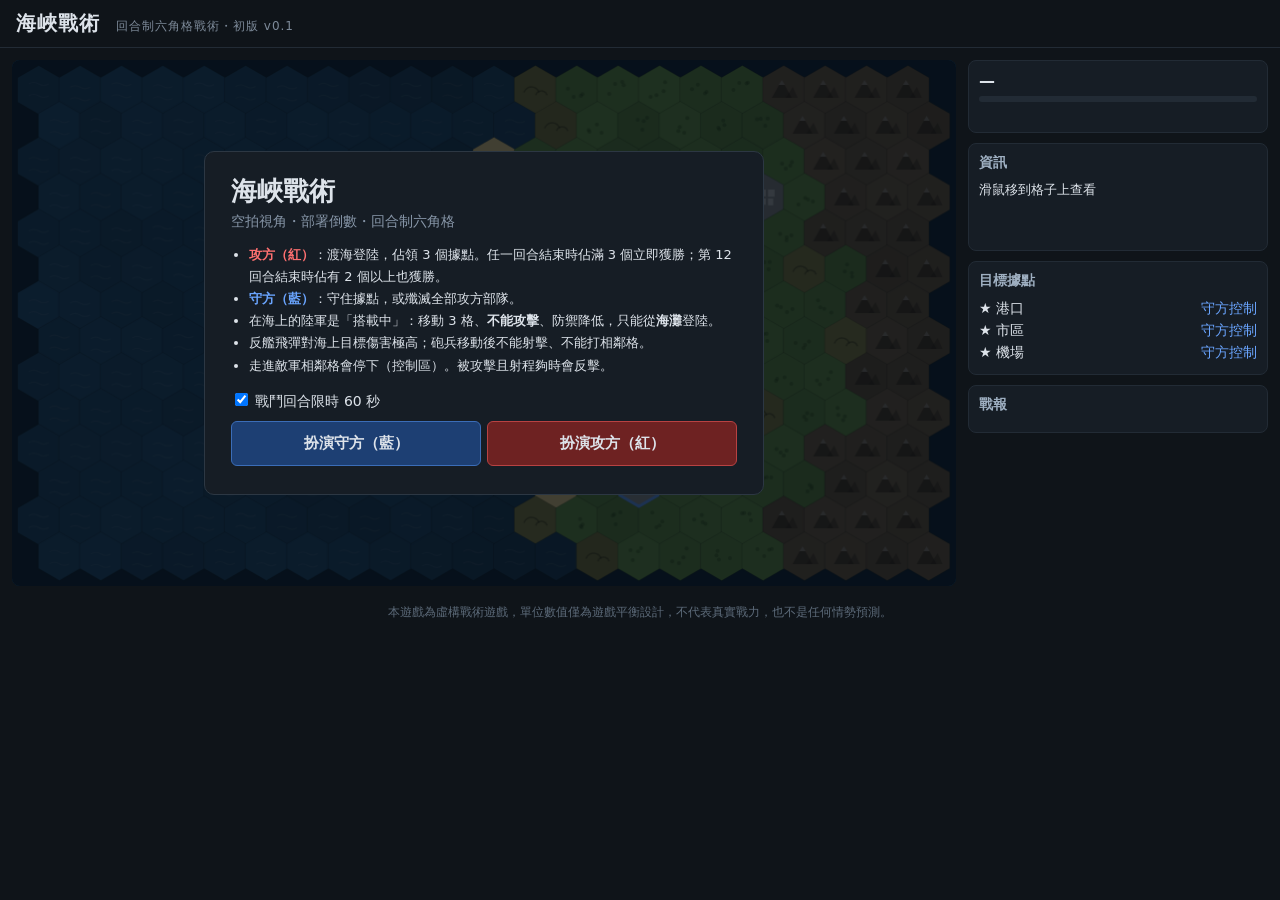
==== index.html @ 6936d4a9 "初版 v0.1：回合制六角格戰術遊戲 - 六角格空拍地圖（海峽、海灘、平原、丘陵、山地、城市） - 部署階段 60 秒倒數、預算制、自動部署 - 開戰倒數、輪流回合、可選回合限時 - 5 種兵種、搭載" ====
<!DOCTYPE html>
<html lang="zh-Hant">
<head>
<meta charset="utf-8">
<meta name="viewport" content="width=device-width, initial-scale=1">
<title>海峽戰術 WAR_SIM</title>
<link rel="stylesheet" href="style.css">
</head>
<body>
<header>
  <h1>海峽戰術 <small>回合制六角格戰術・初版 v0.1</small></h1>
  <div id="status"></div>
</header>

<main>
  <div id="board">
    <canvas id="cv"></canvas>

    <div id="overlay-menu" class="overlay">
      <div class="card">
        <h2>海峽戰術</h2>
        <p class="sub">空拍視角・部署倒數・回合制六角格</p>
        <ul class="rules">
          <li><b class="red">攻方（紅）</b>：渡海登陸，佔領 3 個據點。任一回合結束時佔滿 3 個立即獲勝；第 12 回合結束時佔有 2 個以上也獲勝。</li>
          <li><b class="blue">守方（藍）</b>：守住據點，或殲滅全部攻方部隊。</li>
          <li>在海上的陸軍是「搭載中」：移動 3 格、<b>不能攻擊</b>、防禦降低，只能從<b>海灘</b>登陸。</li>
          <li>反艦飛彈對海上目標傷害極高；砲兵移動後不能射擊、不能打相鄰格。</li>
          <li>走進敵軍相鄰格會停下（控制區）。被攻擊且射程夠時會反擊。</li>
        </ul>
        <label class="chk"><input type="checkbox" id="optTimer" checked> 戰鬥回合限時 60 秒</label>
        <div class="row">
          <button class="side blue-btn" data-side="TW">扮演守方（藍）</button>
          <button class="side red-btn" data-side="PRC">扮演攻方（紅）</button>
        </div>
      </div>
    </div>

    <div id="overlay-count" class="overlay hidden"><div id="countNum">3</div></div>

    <div id="overlay-result" class="overlay hidden">
      <div class="card">
        <h2 id="resultTitle"></h2>
        <p id="resultText"></p>
        <button id="btnAgain" class="primary">再玩一次</button>
      </div>
    </div>
  </div>

  <aside>
    <section>
      <div id="phase">—</div>
      <div id="timerWrap"><div id="timerBar"></div></div>
      <div id="timerText"></div>
    </section>

    <section id="deployBox" class="hidden">
      <h3>部署 <span id="budget"></span></h3>
      <div id="shop"></div>
      <div class="row">
        <button id="btnAuto">自動部署</button>
        <button id="btnClear">清空</button>
      </div>
      <button id="btnReady" class="primary">部署完成</button>
      <p class="hint">點兵種 → 點地圖發光區放置；點自己的單位可撤回退款。</p>
    </section>

    <section id="battleBox" class="hidden">
      <button id="btnEnd" class="primary">結束回合</button>
      <p class="hint">點自己的單位：綠格可移動、紅圈可攻擊。每單位每回合可移動一次、攻擊一次（攻擊後不能再移動）。</p>
    </section>

    <section>
      <h3>資訊</h3>
      <div id="info">滑鼠移到格子上查看</div>
    </section>

    <section>
      <h3>目標據點</h3>
      <div id="objs"></div>
    </section>

    <section class="logSec">
      <h3>戰報</h3>
      <div id="log"></div>
    </section>
  </aside>
</main>

<footer>本遊戲為虛構戰術遊戲，單位數值僅為遊戲平衡設計，不代表真實戰力，也不是任何情勢預測。</footer>
<script src="game.js"></script>
</body>
</html>
---- style.css ----
* { box-sizing: border-box; }
body {
  margin: 0; background: #0f1419; color: #dde3ea;
  font-family: "Noto Sans TC", "PingFang TC", "Microsoft JhengHei", system-ui, sans-serif;
  font-size: 14px;
}
header { display: flex; align-items: baseline; justify-content: space-between; padding: 10px 16px; border-bottom: 1px solid #222b35; }
h1 { margin: 0; font-size: 20px; letter-spacing: 1px; }
h1 small { font-size: 12px; color: #7d8a99; font-weight: normal; margin-left: 8px; }
#status { color: #9fb0c2; }
main { display: flex; gap: 12px; padding: 12px; align-items: flex-start; }
#board { position: relative; flex: 1 1 auto; min-width: 0; }
#cv { display: block; width: 100%; height: auto; border-radius: 8px; background: #0b2238; cursor: pointer; }
aside { width: 300px; flex: 0 0 300px; display: flex; flex-direction: column; gap: 10px; }
section { background: #161d25; border: 1px solid #222b35; border-radius: 8px; padding: 10px; }
h3 { margin: 0 0 8px; font-size: 14px; color: #9fb0c2; display: flex; justify-content: space-between; }
#phase { font-size: 16px; font-weight: bold; margin-bottom: 6px; }
#timerWrap { height: 6px; background: #222b35; border-radius: 3px; overflow: hidden; }
#timerBar { height: 100%; width: 0; background: #f5b942; transition: width .3s linear; }
#timerText { font-size: 12px; color: #9fb0c2; margin-top: 4px; min-height: 16px; }
#shop { display: flex; flex-direction: column; gap: 6px; margin-bottom: 8px; }
.shopItem { display: flex; justify-content: space-between; align-items: center; padding: 6px 8px; border: 1px solid #2c3743; border-radius: 6px; background: #1c252f; cursor: pointer; text-align: left; color: inherit; font: inherit; }
.shopItem:hover { border-color: #4b5d70; }
.shopItem.active { border-color: #f5b942; background: #2a2a1c; }
.shopItem .meta { font-size: 11px; color: #8796a8; }
.shopItem .cost { font-weight: bold; color: #f5b942; }
button { background: #253140; color: #dde3ea; border: 1px solid #34465a; border-radius: 6px; padding: 7px 10px; cursor: pointer; font: inherit; }
button:hover { background: #2e3d50; }
button.primary { width: 100%; background: #b8862b; border-color: #d39d3a; color: #111; font-weight: bold; margin-top: 4px; }
button.primary:hover { background: #cf9935; }
button:disabled { opacity: .45; cursor: not-allowed; }
.row { display: flex; gap: 6px; margin: 6px 0; }
.row > button { flex: 1; }
.hint { font-size: 12px; color: #7d8a99; margin: 8px 0 0; line-height: 1.5; }
#info { font-size: 13px; line-height: 1.6; min-height: 60px; }
#objs div { display: flex; justify-content: space-between; padding: 2px 0; }
.logSec { max-height: 260px; display: flex; flex-direction: column; }
#log { overflow-y: auto; font-size: 12px; line-height: 1.55; flex: 1; max-height: 220px; }
#log .sys { color: #f5b942; }
#log .TW { color: #7fb2ff; }
#log .PRC { color: #ff8a8a; }
.blue { color: #6aa5ff; } .red { color: #ff7070; }
.hidden { display: none !important; }
.overlay { position: absolute; inset: 0; display: flex; align-items: center; justify-content: center; background: rgba(5,10,16,.72); border-radius: 8px; }
.card { background: #161d25; border: 1px solid #2c3743; border-radius: 10px; padding: 22px 26px; max-width: 560px; }
.card h2 { margin: 0 0 4px; font-size: 26px; }
.card .sub { margin: 0 0 12px; color: #8796a8; }
.rules { padding-left: 18px; line-height: 1.7; font-size: 13px; }
.chk { display: block; margin: 10px 0; }
.side { padding: 12px; font-size: 15px; font-weight: bold; }
.blue-btn { background: #1d3f73; border-color: #3b6db8; }
.red-btn { background: #6e2222; border-color: #b84242; }
#countNum { font-size: 120px; font-weight: 900; color: #f5b942; text-shadow: 0 0 30px rgba(245,185,66,.6); }
footer { text-align: center; color: #5d6b7a; font-size: 12px; padding: 6px 0 14px; }
@media (max-width: 900px) { main { flex-direction: column; } aside { width: 100%; flex-basis: auto; } }
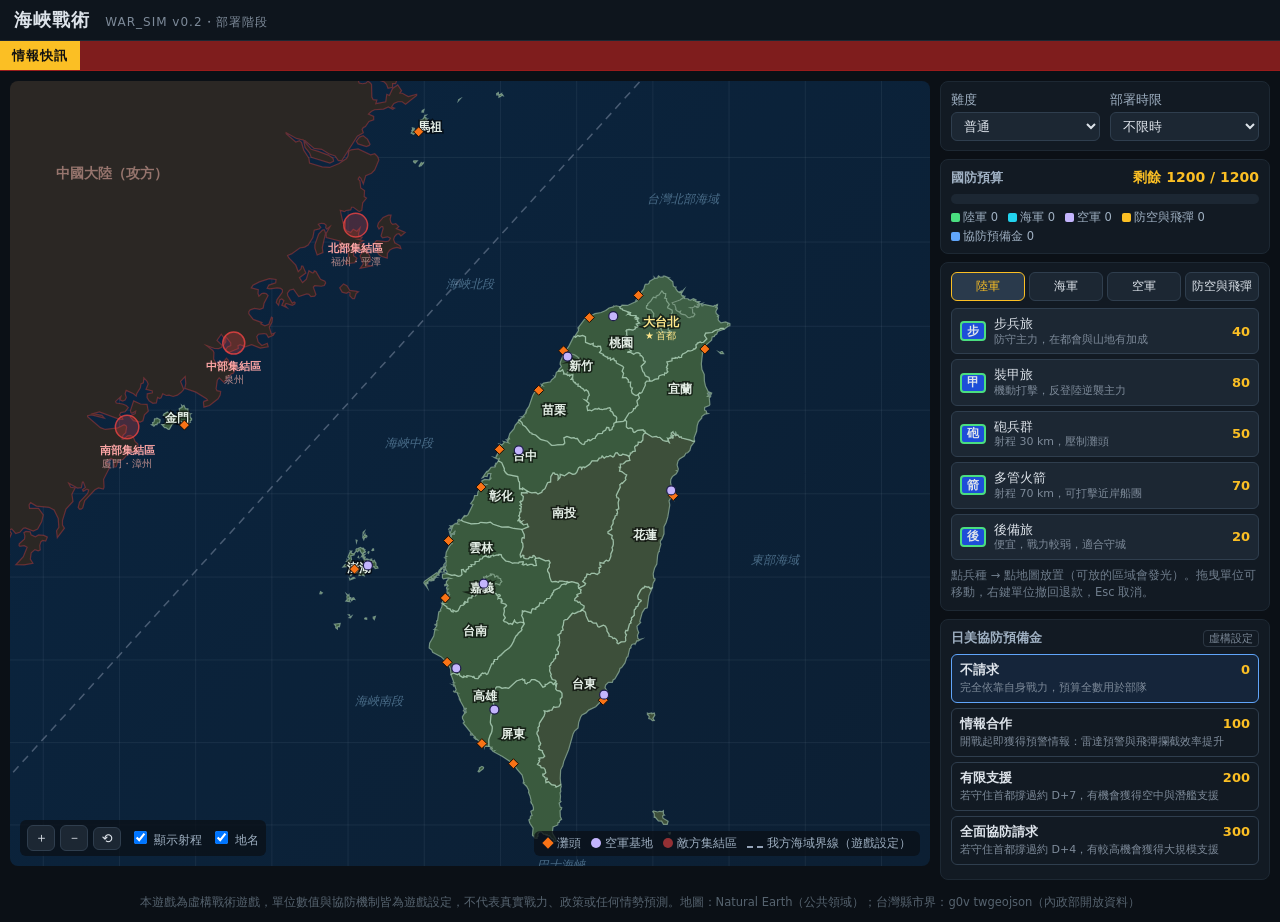
==== commit 5aaba65f: "v0.2：真實地圖部署階段 - 真實台灣（含澎湖、金門、馬祖）與福建沿岸地圖，可縮放平移 - 18 個防區、17 個灘頭、9 個空軍基地、敵方集結區 - 陸海空防空共 15 種兵種，依類型限制部署位置" ====
--- a/index.html
+++ b/index.html
@@ -3,90 +3,93 @@
 <head>
 <meta charset="utf-8">
 <meta name="viewport" content="width=device-width, initial-scale=1">
-<title>海峽戰術 WAR_SIM</title>
+<title>海峽戰術 WAR_SIM v0.2</title>
 <link rel="stylesheet" href="style.css">
 </head>
 <body>
 <header>
-  <h1>海峽戰術 <small>回合制六角格戰術・初版 v0.1</small></h1>
-  <div id="status"></div>
+  <div class="brand">海峽戰術 <small>WAR_SIM v0.2・部署階段</small></div>
+  <div class="hdr-right">
+    <span id="deployTimer"></span>
+  </div>
 </header>
+<div class="ticker"><span class="tag">情報快訊</span><div class="track"><span id="tickerText"></span></div></div>
 
 <main>
   <div id="board">
     <canvas id="cv"></canvas>
-
-    <div id="overlay-menu" class="overlay">
-      <div class="card">
-        <h2>海峽戰術</h2>
-        <p class="sub">空拍視角・部署倒數・回合制六角格</p>
-        <ul class="rules">
-          <li><b class="red">攻方（紅）</b>：渡海登陸，佔領 3 個據點。任一回合結束時佔滿 3 個立即獲勝；第 12 回合結束時佔有 2 個以上也獲勝。</li>
-          <li><b class="blue">守方（藍）</b>：守住據點，或殲滅全部攻方部隊。</li>
-          <li>在海上的陸軍是「搭載中」：移動 3 格、<b>不能攻擊</b>、防禦降低，只能從<b>海灘</b>登陸。</li>
-          <li>反艦飛彈對海上目標傷害極高；砲兵移動後不能射擊、不能打相鄰格。</li>
-          <li>走進敵軍相鄰格會停下（控制區）。被攻擊且射程夠時會反擊。</li>
-        </ul>
-        <label class="chk"><input type="checkbox" id="optTimer" checked> 戰鬥回合限時 60 秒</label>
-        <div class="row">
-          <button class="side blue-btn" data-side="TW">扮演守方（藍）</button>
-          <button class="side red-btn" data-side="PRC">扮演攻方（紅）</button>
-        </div>
-      </div>
+    <div id="tooltip" class="hidden"></div>
+    <div id="toast" class="hidden"></div>
+    <div class="mapctl">
+      <button id="zIn" title="放大">＋</button>
+      <button id="zOut" title="縮小">－</button>
+      <button id="zReset" title="重置視角">⟲</button>
+      <label><input type="checkbox" id="optRanges" checked> 顯示射程</label>
+      <label><input type="checkbox" id="optLabels" checked> 地名</label>
     </div>
-
-    <div id="overlay-count" class="overlay hidden"><div id="countNum">3</div></div>
-
-    <div id="overlay-result" class="overlay hidden">
-      <div class="card">
-        <h2 id="resultTitle"></h2>
-        <p id="resultText"></p>
-        <button id="btnAgain" class="primary">再玩一次</button>
-      </div>
+    <div class="legend">
+      <span><i class="lg beach"></i>灘頭</span>
+      <span><i class="lg base"></i>空軍基地</span>
+      <span><i class="lg enemy"></i>敵方集結區</span>
+      <span><i class="lg line"></i>我方海域界線（遊戲設定）</span>
     </div>
+    <div id="overlay" class="overlay hidden"><div class="card" id="overlayCard"></div></div>
   </div>
 
   <aside>
     <section>
-      <div id="phase">—</div>
-      <div id="timerWrap"><div id="timerBar"></div></div>
-      <div id="timerText"></div>
-    </section>
-
-    <section id="deployBox" class="hidden">
-      <h3>部署 <span id="budget"></span></h3>
-      <div id="shop"></div>
-      <div class="row">
-        <button id="btnAuto">自動部署</button>
-        <button id="btnClear">清空</button>
+      <div class="row2">
+        <label>難度 <select id="selDiff"></select></label>
+        <label>部署時限 <select id="selTimer">
+          <option value="0">不限時</option><option value="300">5 分鐘</option><option value="600">10 分鐘</option>
+        </select></label>
       </div>
-      <button id="btnReady" class="primary">部署完成</button>
-      <p class="hint">點兵種 → 點地圖發光區放置；點自己的單位可撤回退款。</p>
-    </section>
-
-    <section id="battleBox" class="hidden">
-      <button id="btnEnd" class="primary">結束回合</button>
-      <p class="hint">點自己的單位：綠格可移動、紅圈可攻擊。每單位每回合可移動一次、攻擊一次（攻擊後不能再移動）。</p>
     </section>
 
     <section>
-      <h3>資訊</h3>
-      <div id="info">滑鼠移到格子上查看</div>
+      <h3>國防預算 <span id="budgetText"></span></h3>
+      <div class="bbar" id="budgetBar"></div>
+      <div class="blegend" id="budgetLegend"></div>
     </section>
 
     <section>
-      <h3>目標據點</h3>
-      <div id="objs"></div>
+      <div class="tabs" id="tabs"></div>
+      <div id="shop"></div>
+      <p class="hint">點兵種 → 點地圖放置（可放的區域會發光）。拖曳單位可移動，右鍵單位撤回退款，Esc 取消。</p>
     </section>
 
-    <section class="logSec">
-      <h3>戰報</h3>
-      <div id="log"></div>
+    <section>
+      <h3>日美協防預備金 <span class="tagv">虛構設定</span></h3>
+      <div id="ally"></div>
+    </section>
+
+    <section>
+      <h3>部署評估</h3>
+      <div id="eval"></div>
+    </section>
+
+    <section>
+      <h3>情報估計（敵方）</h3>
+      <div id="intel"></div>
+    </section>
+
+    <section>
+      <div class="row">
+        <button id="btnAuto">推薦部署</button>
+        <button id="btnClear">清空</button>
+      </div>
+      <div class="row">
+        <button id="btnSave">儲存</button>
+        <button id="btnLoad">載入</button>
+      </div>
+      <button id="btnWar" class="war">戰爭開始</button>
     </section>
   </aside>
 </main>
+<footer>本遊戲為虛構戰術遊戲，單位數值與協防機制皆為遊戲設定，不代表真實戰力、政策或任何情勢預測。地圖：<span id="mapSource"></span></footer>
 
-<footer>本遊戲為虛構戰術遊戲，單位數值僅為遊戲平衡設計，不代表真實戰力，也不是任何情勢預測。</footer>
-<script src="game.js"></script>
+<script src="data/map-data.js"></script>
+<script src="js/data.js"></script>
+<script src="js/app.js"></script>
 </body>
 </html>
--- a/style.css
+++ b/style.css
@@ -1,55 +1,84 @@
 * { box-sizing: border-box; }
+html, body { margin: 0; }
 body {
-  margin: 0; background: #0f1419; color: #dde3ea;
+  background: #0b1016; color: #dde3ea; font-size: 13px;
   font-family: "Noto Sans TC", "PingFang TC", "Microsoft JhengHei", system-ui, sans-serif;
-  font-size: 14px;
 }
-header { display: flex; align-items: baseline; justify-content: space-between; padding: 10px 16px; border-bottom: 1px solid #222b35; }
-h1 { margin: 0; font-size: 20px; letter-spacing: 1px; }
-h1 small { font-size: 12px; color: #7d8a99; font-weight: normal; margin-left: 8px; }
-#status { color: #9fb0c2; }
-main { display: flex; gap: 12px; padding: 12px; align-items: flex-start; }
+header { display: flex; justify-content: space-between; align-items: center; padding: 8px 14px; background: #0e151d; border-bottom: 1px solid #1d2833; }
+.brand { font-size: 18px; font-weight: 800; letter-spacing: 1px; }
+.brand small { font-size: 12px; font-weight: normal; color: #7d8a99; margin-left: 8px; }
+#deployTimer { font-variant-numeric: tabular-nums; font-weight: bold; color: #fbbf24; }
+
+.ticker { display: flex; align-items: center; height: 30px; background: #7f1d1d; overflow: hidden; border-bottom: 1px solid #991b1b; }
+.ticker .tag { flex: 0 0 auto; background: #fbbf24; color: #111; font-weight: 900; padding: 0 12px; height: 100%; display: flex; align-items: center; letter-spacing: 1px; }
+.ticker .track { flex: 1; overflow: hidden; white-space: nowrap; }
+#tickerText { display: inline-block; padding-left: 100%; animation: tick 70s linear infinite; font-weight: 600; }
+@keyframes tick { from { transform: translateX(0); } to { transform: translateX(-100%); } }
+
+main { display: flex; gap: 10px; padding: 10px; align-items: flex-start; }
 #board { position: relative; flex: 1 1 auto; min-width: 0; }
-#cv { display: block; width: 100%; height: auto; border-radius: 8px; background: #0b2238; cursor: pointer; }
-aside { width: 300px; flex: 0 0 300px; display: flex; flex-direction: column; gap: 10px; }
-section { background: #161d25; border: 1px solid #222b35; border-radius: 8px; padding: 10px; }
-h3 { margin: 0 0 8px; font-size: 14px; color: #9fb0c2; display: flex; justify-content: space-between; }
-#phase { font-size: 16px; font-weight: bold; margin-bottom: 6px; }
-#timerWrap { height: 6px; background: #222b35; border-radius: 3px; overflow: hidden; }
-#timerBar { height: 100%; width: 0; background: #f5b942; transition: width .3s linear; }
-#timerText { font-size: 12px; color: #9fb0c2; margin-top: 4px; min-height: 16px; }
-#shop { display: flex; flex-direction: column; gap: 6px; margin-bottom: 8px; }
-.shopItem { display: flex; justify-content: space-between; align-items: center; padding: 6px 8px; border: 1px solid #2c3743; border-radius: 6px; background: #1c252f; cursor: pointer; text-align: left; color: inherit; font: inherit; }
-.shopItem:hover { border-color: #4b5d70; }
-.shopItem.active { border-color: #f5b942; background: #2a2a1c; }
-.shopItem .meta { font-size: 11px; color: #8796a8; }
-.shopItem .cost { font-weight: bold; color: #f5b942; }
-button { background: #253140; color: #dde3ea; border: 1px solid #34465a; border-radius: 6px; padding: 7px 10px; cursor: pointer; font: inherit; }
-button:hover { background: #2e3d50; }
-button.primary { width: 100%; background: #b8862b; border-color: #d39d3a; color: #111; font-weight: bold; margin-top: 4px; }
-button.primary:hover { background: #cf9935; }
-button:disabled { opacity: .45; cursor: not-allowed; }
-.row { display: flex; gap: 6px; margin: 6px 0; }
-.row > button { flex: 1; }
-.hint { font-size: 12px; color: #7d8a99; margin: 8px 0 0; line-height: 1.5; }
-#info { font-size: 13px; line-height: 1.6; min-height: 60px; }
-#objs div { display: flex; justify-content: space-between; padding: 2px 0; }
-.logSec { max-height: 260px; display: flex; flex-direction: column; }
-#log { overflow-y: auto; font-size: 12px; line-height: 1.55; flex: 1; max-height: 220px; }
-#log .sys { color: #f5b942; }
-#log .TW { color: #7fb2ff; }
-#log .PRC { color: #ff8a8a; }
-.blue { color: #6aa5ff; } .red { color: #ff7070; }
+#cv { display: block; width: 100%; border-radius: 8px; cursor: crosshair; }
+aside { width: 330px; flex: 0 0 330px; display: flex; flex-direction: column; gap: 8px; max-height: calc(100vh - 100px); overflow-y: auto; }
+section { background: #121a23; border: 1px solid #1d2833; border-radius: 8px; padding: 9px 10px; }
+h3 { margin: 0 0 7px; font-size: 13px; color: #9fb0c2; display: flex; justify-content: space-between; align-items: center; }
+.tagv { font-size: 11px; color: #7d8a99; font-weight: normal; border: 1px solid #2c3743; border-radius: 4px; padding: 0 5px; }
+select, button { font: inherit; color: #dde3ea; background: #1c2733; border: 1px solid #2f3e4e; border-radius: 6px; padding: 5px 8px; cursor: pointer; }
+button:hover { background: #253444; }
+button:disabled { opacity: .4; cursor: not-allowed; }
+.row { display: flex; gap: 6px; margin-bottom: 6px; } .row > button { flex: 1; }
+.row2 { display: flex; gap: 10px; } .row2 label { flex: 1; display: flex; flex-direction: column; gap: 3px; color: #9fb0c2; }
+.hint { font-size: 11.5px; color: #6f7d8c; margin: 7px 0 0; line-height: 1.5; }
+
+#budgetText { color: #fbbf24; font-size: 14px; font-weight: 800; }
+.bbar { display: flex; height: 10px; background: #1c2733; border-radius: 5px; overflow: hidden; }
+.bbar div { height: 100%; }
+.blegend { display: flex; flex-wrap: wrap; gap: 4px 10px; margin-top: 6px; font-size: 11.5px; color: #9fb0c2; }
+.blegend i { display: inline-block; width: 9px; height: 9px; border-radius: 2px; margin-right: 3px; vertical-align: -1px; }
+
+.tabs { display: flex; gap: 4px; margin-bottom: 7px; }
+.tabs button { flex: 1; padding: 5px 2px; font-size: 12px; }
+.tabs button.active { background: #2a3a4c; border-color: #fbbf24; color: #fbbf24; }
+#shop { display: flex; flex-direction: column; gap: 5px; }
+.item { display: flex; align-items: center; gap: 8px; text-align: left; padding: 6px 8px; }
+.item.active { border-color: #fbbf24; background: #2b2a1c; }
+.item .ic { flex: 0 0 26px; height: 20px; border-radius: 4px; display: flex; align-items: center; justify-content: center; font-weight: 800; background: #1d4ed8; border: 2px solid; font-size: 12px; }
+.item .nm { flex: 1; line-height: 1.35; }
+.item .nm small { display: block; color: #7d8a99; font-size: 11px; }
+.item .cs { font-weight: 800; color: #fbbf24; }
+.item .ct { font-size: 11px; color: #9fb0c2; }
+
+.ally { display: block; padding: 6px 8px; border: 1px solid #2f3e4e; border-radius: 6px; margin-bottom: 5px; cursor: pointer; line-height: 1.45; }
+.ally.active { border-color: #60a5fa; background: #15253a; }
+.ally b { color: #dde3ea; } .ally .amt { float: right; color: #fbbf24; font-weight: 700; }
+.ally small { display: block; color: #7d8a99; font-size: 11px; }
+
+.ev { margin-bottom: 6px; }
+.ev .lab { display: flex; justify-content: space-between; font-size: 12px; margin-bottom: 2px; }
+.ev .bar { height: 6px; background: #1c2733; border-radius: 3px; overflow: hidden; }
+.ev .bar div { height: 100%; }
+#intel { line-height: 1.7; font-size: 12.5px; }
+#intel .muted { color: #7d8a99; font-size: 11.5px; }
+
+button.war { width: 100%; padding: 11px; font-size: 16px; font-weight: 900; letter-spacing: 3px; background: #b91c1c; border-color: #ef4444; color: #fff; }
+button.war:hover { background: #dc2626; }
+
+#tooltip { position: absolute; pointer-events: none; background: rgba(10,15,22,.94); border: 1px solid #2f3e4e; border-radius: 6px; padding: 7px 9px; font-size: 12px; line-height: 1.55; max-width: 250px; z-index: 5; }
+#toast { position: absolute; left: 50%; top: 14px; transform: translateX(-50%); background: #7f1d1d; border: 1px solid #ef4444; padding: 7px 14px; border-radius: 6px; font-weight: 600; z-index: 6; }
+.mapctl { position: absolute; left: 10px; bottom: 10px; display: flex; gap: 5px; align-items: center; background: rgba(10,15,22,.75); padding: 5px 7px; border-radius: 6px; }
+.mapctl button { width: 28px; padding: 3px 0; }
+.mapctl label { color: #9fb0c2; font-size: 12px; margin-left: 4px; }
+.legend { position: absolute; right: 10px; bottom: 10px; display: flex; gap: 10px; background: rgba(10,15,22,.75); padding: 5px 9px; border-radius: 6px; font-size: 11.5px; color: #9fb0c2; }
+.lg { display: inline-block; width: 10px; height: 10px; margin-right: 4px; vertical-align: -1px; }
+.lg.beach { background: #f97316; transform: rotate(45deg) scale(.8); }
+.lg.base { background: #c4b5fd; border-radius: 50%; }
+.lg.enemy { background: rgba(239,68,68,.6); border-radius: 50%; }
+.lg.line { border-top: 2px dashed #94a3b8; height: 0; width: 16px; }
+
+.overlay { position: absolute; inset: 0; background: rgba(5,9,14,.78); display: flex; align-items: center; justify-content: center; border-radius: 8px; z-index: 10; }
+.card { background: #121a23; border: 1px solid #2f3e4e; border-radius: 10px; padding: 22px 26px; max-width: 520px; line-height: 1.7; }
+.card h2 { margin: 0 0 8px; }
+.card ul { padding-left: 18px; }
+.card .primary { background: #b8862b; border-color: #d39d3a; color: #111; font-weight: 800; padding: 8px 18px; }
 .hidden { display: none !important; }
-.overlay { position: absolute; inset: 0; display: flex; align-items: center; justify-content: center; background: rgba(5,10,16,.72); border-radius: 8px; }
-.card { background: #161d25; border: 1px solid #2c3743; border-radius: 10px; padding: 22px 26px; max-width: 560px; }
-.card h2 { margin: 0 0 4px; font-size: 26px; }
-.card .sub { margin: 0 0 12px; color: #8796a8; }
-.rules { padding-left: 18px; line-height: 1.7; font-size: 13px; }
-.chk { display: block; margin: 10px 0; }
-.side { padding: 12px; font-size: 15px; font-weight: bold; }
-.blue-btn { background: #1d3f73; border-color: #3b6db8; }
-.red-btn { background: #6e2222; border-color: #b84242; }
-#countNum { font-size: 120px; font-weight: 900; color: #f5b942; text-shadow: 0 0 30px rgba(245,185,66,.6); }
-footer { text-align: center; color: #5d6b7a; font-size: 12px; padding: 6px 0 14px; }
-@media (max-width: 900px) { main { flex-direction: column; } aside { width: 100%; flex-basis: auto; } }
+footer { text-align: center; color: #56636f; font-size: 11.5px; padding: 4px 0 12px; }
+@media (max-width: 960px) { main { flex-direction: column; } aside { width: 100%; flex-basis: auto; max-height: none; } }
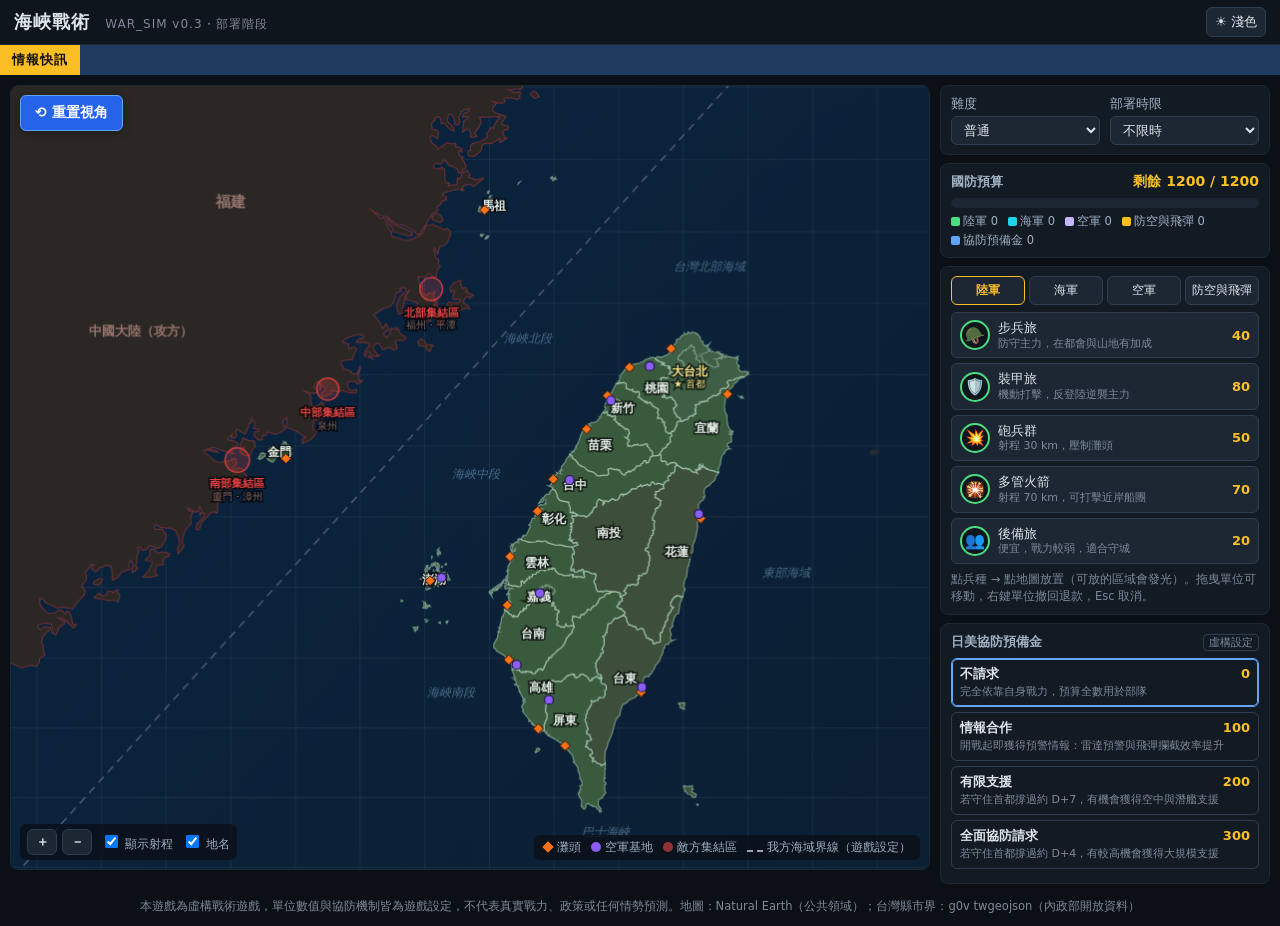
==== commit 97011398: "v0.3：戰爭推演引擎、淺色模式、表情符號單位 - 推演引擎：飛彈齊射與攔截、空戰、兩波登陸船團、反艦攻擊、搶灘、   防區地面戰、增援反擊、敵軍推進、日美協防判定、五級勝負結局 - 戰爭畫面：倒數開" ====
--- a/index.html
+++ b/index.html
@@ -3,27 +3,29 @@
 <head>
 <meta charset="utf-8">
 <meta name="viewport" content="width=device-width, initial-scale=1">
-<title>海峽戰術 WAR_SIM v0.2</title>
+<title>海峽戰術 WAR_SIM v0.3</title>
 <link rel="stylesheet" href="style.css">
 </head>
 <body>
 <header>
-  <div class="brand">海峽戰術 <small>WAR_SIM v0.2・部署階段</small></div>
+  <div class="brand">海峽戰術 <small id="modeLabel">WAR_SIM v0.3・部署階段</small></div>
   <div class="hdr-right">
     <span id="deployTimer"></span>
+    <button id="btnTheme" title="切換深色／淺色">☀️ 淺色</button>
   </div>
 </header>
-<div class="ticker"><span class="tag">情報快訊</span><div class="track"><span id="tickerText"></span></div></div>
+<div class="ticker" id="ticker"><span class="tag" id="tickerTag">情報快訊</span><div class="track"><span id="tickerText"></span></div></div>
 
 <main>
   <div id="board">
     <canvas id="cv"></canvas>
+    <div id="banner" class="hidden"></div>
     <div id="tooltip" class="hidden"></div>
     <div id="toast" class="hidden"></div>
+    <button id="zReset" class="reset">⟲ 重置視角</button>
     <div class="mapctl">
       <button id="zIn" title="放大">＋</button>
       <button id="zOut" title="縮小">－</button>
-      <button id="zReset" title="重置視角">⟲</button>
       <label><input type="checkbox" id="optRanges" checked> 顯示射程</label>
       <label><input type="checkbox" id="optLabels" checked> 地名</label>
     </div>
@@ -34,10 +36,12 @@
       <span><i class="lg line"></i>我方海域界線（遊戲設定）</span>
     </div>
     <div id="overlay" class="overlay hidden"><div class="card" id="overlayCard"></div></div>
+    <div id="countdown" class="overlay hidden"><div id="countNum">3</div></div>
   </div>
 
   <aside>
-    <section>
+    <!-- 部署階段 -->
+    <section class="deploy-only">
       <div class="row2">
         <label>難度 <select id="selDiff"></select></label>
         <label>部署時限 <select id="selTimer">
@@ -45,44 +49,56 @@
         </select></label>
       </div>
     </section>
-
-    <section>
+    <section class="deploy-only">
       <h3>國防預算 <span id="budgetText"></span></h3>
       <div class="bbar" id="budgetBar"></div>
       <div class="blegend" id="budgetLegend"></div>
     </section>
-
-    <section>
+    <section class="deploy-only">
       <div class="tabs" id="tabs"></div>
       <div id="shop"></div>
       <p class="hint">點兵種 → 點地圖放置（可放的區域會發光）。拖曳單位可移動，右鍵單位撤回退款，Esc 取消。</p>
     </section>
-
-    <section>
+    <section class="deploy-only">
       <h3>日美協防預備金 <span class="tagv">虛構設定</span></h3>
       <div id="ally"></div>
     </section>
-
-    <section>
+    <section class="deploy-only">
       <h3>部署評估</h3>
       <div id="eval"></div>
     </section>
-
-    <section>
+    <section class="deploy-only">
       <h3>情報估計（敵方）</h3>
       <div id="intel"></div>
     </section>
+    <section class="deploy-only">
+      <div class="row"><button id="btnAuto">推薦部署</button><button id="btnClear">清空</button></div>
+      <div class="row"><button id="btnSave">儲存</button><button id="btnLoad">載入</button></div>
+      <button id="btnWar" class="war">戰爭開始</button>
+    </section>
 
-    <section>
-      <div class="row">
-        <button id="btnAuto">推薦部署</button>
-        <button id="btnClear">清空</button>
+    <!-- 戰爭階段 -->
+    <section class="war-only">
+      <div class="clock"><span id="wClock">D+0 00:00</span><span id="wPhase"></span></div>
+      <div class="row speed">
+        <button id="btnPause">⏸ 暫停</button>
+        <button data-speed="1" class="active">1x</button>
+        <button data-speed="2">2x</button>
+        <button data-speed="4">4x</button>
+        <button id="btnSkip" title="直接算出結果">⏭</button>
       </div>
-      <div class="row">
-        <button id="btnSave">儲存</button>
-        <button id="btnLoad">載入</button>
-      </div>
-      <button id="btnWar" class="war">戰爭開始</button>
+    </section>
+    <section class="war-only">
+      <h3>戰況儀表板</h3>
+      <div id="wMeters"></div>
+    </section>
+    <section class="war-only">
+      <h3>兵力</h3>
+      <div id="wForces"></div>
+    </section>
+    <section class="war-only logSec">
+      <h3>戰報</h3>
+      <div id="wLog"></div>
     </section>
   </aside>
 </main>
@@ -90,6 +106,8 @@
 
 <script src="data/map-data.js"></script>
 <script src="js/data.js"></script>
+<script src="js/core.js"></script>
+<script src="js/engine.js"></script>
 <script src="js/app.js"></script>
 </body>
 </html>
--- a/style.css
+++ b/style.css
@@ -1,84 +1,114 @@
+:root {
+  --bg: #0b1016; --panel: #121a23; --panel2: #0e151d; --border: #1d2833; --border2: #2f3e4e;
+  --text: #dde3ea; --muted: #7d8a99; --muted2: #9fb0c2; --btn: #1c2733; --btnh: #253444;
+  --accent: #fbbf24; --tip: rgba(10,15,22,.94); --ctl: rgba(10,15,22,.78); --shade: rgba(5,9,14,.78);
+}
+body.light {
+  --bg: #eef2f6; --panel: #ffffff; --panel2: #f8fafc; --border: #d6dde6; --border2: #c3ccd7;
+  --text: #1e2933; --muted: #64748b; --muted2: #475569; --btn: #f1f5f9; --btnh: #e2e8f0;
+  --accent: #b45309; --tip: rgba(255,255,255,.97); --ctl: rgba(255,255,255,.88); --shade: rgba(240,244,248,.82);
+}
 * { box-sizing: border-box; }
 html, body { margin: 0; }
-body {
-  background: #0b1016; color: #dde3ea; font-size: 13px;
-  font-family: "Noto Sans TC", "PingFang TC", "Microsoft JhengHei", system-ui, sans-serif;
-}
-header { display: flex; justify-content: space-between; align-items: center; padding: 8px 14px; background: #0e151d; border-bottom: 1px solid #1d2833; }
+body { background: var(--bg); color: var(--text); font-size: 13px; font-family: "Noto Sans TC", "PingFang TC", "Microsoft JhengHei", system-ui, sans-serif; }
+header { display: flex; justify-content: space-between; align-items: center; padding: 7px 14px; background: var(--panel2); border-bottom: 1px solid var(--border); }
 .brand { font-size: 18px; font-weight: 800; letter-spacing: 1px; }
-.brand small { font-size: 12px; font-weight: normal; color: #7d8a99; margin-left: 8px; }
-#deployTimer { font-variant-numeric: tabular-nums; font-weight: bold; color: #fbbf24; }
+.brand small { font-size: 12px; font-weight: normal; color: var(--muted); margin-left: 8px; }
+.hdr-right { display: flex; gap: 12px; align-items: center; }
+#deployTimer { font-variant-numeric: tabular-nums; font-weight: bold; color: var(--accent); }
 
-.ticker { display: flex; align-items: center; height: 30px; background: #7f1d1d; overflow: hidden; border-bottom: 1px solid #991b1b; }
+.ticker { display: flex; align-items: center; height: 30px; background: #1e3a5f; overflow: hidden; color: #fff; }
+.ticker.war { background: #991b1b; }
 .ticker .tag { flex: 0 0 auto; background: #fbbf24; color: #111; font-weight: 900; padding: 0 12px; height: 100%; display: flex; align-items: center; letter-spacing: 1px; }
+.ticker.war .tag { background: #fff; color: #b91c1c; animation: blink 1.2s steps(2) infinite; }
+@keyframes blink { 50% { opacity: .55; } }
 .ticker .track { flex: 1; overflow: hidden; white-space: nowrap; }
 #tickerText { display: inline-block; padding-left: 100%; animation: tick 70s linear infinite; font-weight: 600; }
 @keyframes tick { from { transform: translateX(0); } to { transform: translateX(-100%); } }
 
 main { display: flex; gap: 10px; padding: 10px; align-items: flex-start; }
 #board { position: relative; flex: 1 1 auto; min-width: 0; }
-#cv { display: block; width: 100%; border-radius: 8px; cursor: crosshair; }
+#cv { display: block; width: 100%; border-radius: 8px; border: 1px solid var(--border); }
 aside { width: 330px; flex: 0 0 330px; display: flex; flex-direction: column; gap: 8px; max-height: calc(100vh - 100px); overflow-y: auto; }
-section { background: #121a23; border: 1px solid #1d2833; border-radius: 8px; padding: 9px 10px; }
-h3 { margin: 0 0 7px; font-size: 13px; color: #9fb0c2; display: flex; justify-content: space-between; align-items: center; }
-.tagv { font-size: 11px; color: #7d8a99; font-weight: normal; border: 1px solid #2c3743; border-radius: 4px; padding: 0 5px; }
-select, button { font: inherit; color: #dde3ea; background: #1c2733; border: 1px solid #2f3e4e; border-radius: 6px; padding: 5px 8px; cursor: pointer; }
-button:hover { background: #253444; }
+section { background: var(--panel); border: 1px solid var(--border); border-radius: 8px; padding: 9px 10px; }
+h3 { margin: 0 0 7px; font-size: 13px; color: var(--muted2); display: flex; justify-content: space-between; align-items: center; }
+.tagv { font-size: 11px; color: var(--muted); font-weight: normal; border: 1px solid var(--border2); border-radius: 4px; padding: 0 5px; }
+select, button { font: inherit; color: var(--text); background: var(--btn); border: 1px solid var(--border2); border-radius: 6px; padding: 5px 8px; cursor: pointer; }
+button:hover { background: var(--btnh); }
 button:disabled { opacity: .4; cursor: not-allowed; }
 .row { display: flex; gap: 6px; margin-bottom: 6px; } .row > button { flex: 1; }
-.row2 { display: flex; gap: 10px; } .row2 label { flex: 1; display: flex; flex-direction: column; gap: 3px; color: #9fb0c2; }
-.hint { font-size: 11.5px; color: #6f7d8c; margin: 7px 0 0; line-height: 1.5; }
+.row2 { display: flex; gap: 10px; } .row2 label { flex: 1; display: flex; flex-direction: column; gap: 3px; color: var(--muted2); }
+.hint { font-size: 11.5px; color: var(--muted); margin: 7px 0 0; line-height: 1.5; }
+.war-only { display: none; }
+body.war .war-only { display: block; }
+body.war .deploy-only { display: none; }
 
-#budgetText { color: #fbbf24; font-size: 14px; font-weight: 800; }
-.bbar { display: flex; height: 10px; background: #1c2733; border-radius: 5px; overflow: hidden; }
+#budgetText { color: var(--accent); font-size: 14px; font-weight: 800; }
+.bbar { display: flex; height: 10px; background: var(--btn); border-radius: 5px; overflow: hidden; }
 .bbar div { height: 100%; }
-.blegend { display: flex; flex-wrap: wrap; gap: 4px 10px; margin-top: 6px; font-size: 11.5px; color: #9fb0c2; }
+.blegend { display: flex; flex-wrap: wrap; gap: 4px 10px; margin-top: 6px; font-size: 11.5px; color: var(--muted2); }
 .blegend i { display: inline-block; width: 9px; height: 9px; border-radius: 2px; margin-right: 3px; vertical-align: -1px; }
 
 .tabs { display: flex; gap: 4px; margin-bottom: 7px; }
 .tabs button { flex: 1; padding: 5px 2px; font-size: 12px; }
-.tabs button.active { background: #2a3a4c; border-color: #fbbf24; color: #fbbf24; }
+.tabs button.active, .speed button.active { border-color: var(--accent); color: var(--accent); font-weight: 700; }
 #shop { display: flex; flex-direction: column; gap: 5px; }
 .item { display: flex; align-items: center; gap: 8px; text-align: left; padding: 6px 8px; }
-.item.active { border-color: #fbbf24; background: #2b2a1c; }
-.item .ic { flex: 0 0 26px; height: 20px; border-radius: 4px; display: flex; align-items: center; justify-content: center; font-weight: 800; background: #1d4ed8; border: 2px solid; font-size: 12px; }
+.item.active { border-color: var(--accent); box-shadow: 0 0 0 1px var(--accent) inset; }
+.item .ic { flex: 0 0 30px; height: 30px; border-radius: 50%; display: flex; align-items: center; justify-content: center; font-size: 16px; background: var(--panel2); border: 2px solid; }
 .item .nm { flex: 1; line-height: 1.35; }
-.item .nm small { display: block; color: #7d8a99; font-size: 11px; }
-.item .cs { font-weight: 800; color: #fbbf24; }
-.item .ct { font-size: 11px; color: #9fb0c2; }
+.item .nm small { display: block; color: var(--muted); font-size: 11px; }
+.item .cs { font-weight: 800; color: var(--accent); }
+.item .ct { font-size: 11px; color: var(--muted2); }
 
-.ally { display: block; padding: 6px 8px; border: 1px solid #2f3e4e; border-radius: 6px; margin-bottom: 5px; cursor: pointer; line-height: 1.45; }
-.ally.active { border-color: #60a5fa; background: #15253a; }
-.ally b { color: #dde3ea; } .ally .amt { float: right; color: #fbbf24; font-weight: 700; }
-.ally small { display: block; color: #7d8a99; font-size: 11px; }
+.ally { display: block; padding: 6px 8px; border: 1px solid var(--border2); border-radius: 6px; margin-bottom: 5px; cursor: pointer; line-height: 1.45; }
+.ally.active { border-color: #60a5fa; box-shadow: 0 0 0 1px #60a5fa inset; }
+.ally .amt { float: right; color: var(--accent); font-weight: 700; }
+.ally small { display: block; color: var(--muted); font-size: 11px; }
 
 .ev { margin-bottom: 6px; }
 .ev .lab { display: flex; justify-content: space-between; font-size: 12px; margin-bottom: 2px; }
-.ev .bar { height: 6px; background: #1c2733; border-radius: 3px; overflow: hidden; }
-.ev .bar div { height: 100%; }
-#intel { line-height: 1.7; font-size: 12.5px; }
-#intel .muted { color: #7d8a99; font-size: 11.5px; }
+.ev .bar { height: 7px; background: var(--btn); border-radius: 4px; overflow: hidden; }
+.ev .bar div { height: 100%; transition: width .4s; }
+#intel, #wForces { line-height: 1.7; font-size: 12.5px; }
+.muted { color: var(--muted); font-size: 11.5px; }
 
 button.war { width: 100%; padding: 11px; font-size: 16px; font-weight: 900; letter-spacing: 3px; background: #b91c1c; border-color: #ef4444; color: #fff; }
 button.war:hover { background: #dc2626; }
+.clock { display: flex; justify-content: space-between; align-items: baseline; margin-bottom: 8px; }
+#wClock { font-size: 22px; font-weight: 900; font-variant-numeric: tabular-nums; }
+#wPhase { color: var(--accent); font-weight: 700; }
+.speed button { padding: 5px 4px; }
+.logSec { max-height: 300px; flex-direction: column; }
+body.war .logSec { display: flex; }
+#wLog { overflow-y: auto; font-size: 12px; line-height: 1.55; max-height: 250px; }
+#wLog div { padding: 2px 0; border-bottom: 1px dashed var(--border); }
+#wLog .major { color: #ef4444; font-weight: 700; } #wLog .alert { color: var(--accent); }
+#wLog .tm { color: var(--muted); margin-right: 5px; font-variant-numeric: tabular-nums; }
 
-#tooltip { position: absolute; pointer-events: none; background: rgba(10,15,22,.94); border: 1px solid #2f3e4e; border-radius: 6px; padding: 7px 9px; font-size: 12px; line-height: 1.55; max-width: 250px; z-index: 5; }
-#toast { position: absolute; left: 50%; top: 14px; transform: translateX(-50%); background: #7f1d1d; border: 1px solid #ef4444; padding: 7px 14px; border-radius: 6px; font-weight: 600; z-index: 6; }
-.mapctl { position: absolute; left: 10px; bottom: 10px; display: flex; gap: 5px; align-items: center; background: rgba(10,15,22,.75); padding: 5px 7px; border-radius: 6px; }
-.mapctl button { width: 28px; padding: 3px 0; }
-.mapctl label { color: #9fb0c2; font-size: 12px; margin-left: 4px; }
-.legend { position: absolute; right: 10px; bottom: 10px; display: flex; gap: 10px; background: rgba(10,15,22,.75); padding: 5px 9px; border-radius: 6px; font-size: 11.5px; color: #9fb0c2; }
+#tooltip { position: absolute; pointer-events: none; background: var(--tip); border: 1px solid var(--border2); border-radius: 6px; padding: 7px 9px; font-size: 12px; line-height: 1.55; max-width: 260px; z-index: 5; }
+#toast { position: absolute; left: 50%; top: 14px; transform: translateX(-50%); background: #7f1d1d; color: #fff; border: 1px solid #ef4444; padding: 7px 14px; border-radius: 6px; font-weight: 600; z-index: 6; }
+#banner { position: absolute; left: 50%; top: 18px; transform: translateX(-50%); background: rgba(153,27,27,.95); color: #fff; padding: 10px 22px; border-radius: 8px; font-size: 18px; font-weight: 900; letter-spacing: 1px; z-index: 7; box-shadow: 0 6px 24px rgba(0,0,0,.4); max-width: 85%; text-align: center; animation: pop .3s ease-out; }
+@keyframes pop { from { transform: translateX(-50%) scale(.8); opacity: 0; } }
+.reset { position: absolute; left: 10px; top: 10px; background: #2563eb; border-color: #60a5fa; color: #fff; font-weight: 800; font-size: 14px; padding: 8px 14px; box-shadow: 0 2px 10px rgba(0,0,0,.35); z-index: 4; }
+.reset:hover { background: #1d4ed8; }
+.mapctl { position: absolute; left: 10px; bottom: 10px; display: flex; gap: 5px; align-items: center; background: var(--ctl); padding: 5px 7px; border-radius: 6px; }
+.mapctl button { width: 30px; padding: 3px 0; font-weight: 800; }
+.mapctl label { color: var(--muted2); font-size: 12px; margin-left: 4px; }
+.legend { position: absolute; right: 10px; bottom: 10px; display: flex; gap: 10px; background: var(--ctl); padding: 5px 9px; border-radius: 6px; font-size: 11.5px; color: var(--muted2); }
 .lg { display: inline-block; width: 10px; height: 10px; margin-right: 4px; vertical-align: -1px; }
 .lg.beach { background: #f97316; transform: rotate(45deg) scale(.8); }
-.lg.base { background: #c4b5fd; border-radius: 50%; }
+.lg.base { background: #8b5cf6; border-radius: 50%; }
 .lg.enemy { background: rgba(239,68,68,.6); border-radius: 50%; }
 .lg.line { border-top: 2px dashed #94a3b8; height: 0; width: 16px; }
 
-.overlay { position: absolute; inset: 0; background: rgba(5,9,14,.78); display: flex; align-items: center; justify-content: center; border-radius: 8px; z-index: 10; }
-.card { background: #121a23; border: 1px solid #2f3e4e; border-radius: 10px; padding: 22px 26px; max-width: 520px; line-height: 1.7; }
-.card h2 { margin: 0 0 8px; }
-.card ul { padding-left: 18px; }
+.overlay { position: absolute; inset: 0; background: var(--shade); display: flex; align-items: center; justify-content: center; border-radius: 8px; z-index: 10; }
+.card { background: var(--panel); border: 1px solid var(--border2); border-radius: 10px; padding: 22px 26px; max-width: 560px; max-height: 92%; overflow-y: auto; line-height: 1.7; }
+.card h2 { margin: 0 0 6px; font-size: 30px; }
 .card .primary { background: #b8862b; border-color: #d39d3a; color: #111; font-weight: 800; padding: 8px 18px; }
+.card .grid { display: grid; grid-template-columns: 1fr 1fr; gap: 2px 18px; font-size: 13px; margin: 10px 0; }
+.card .tl { font-size: 12px; color: var(--muted2); max-height: 160px; overflow-y: auto; border-top: 1px solid var(--border); padding-top: 6px; }
+#countNum { font-size: 130px; font-weight: 900; color: #ef4444; text-shadow: 0 0 30px rgba(239,68,68,.6); }
 .hidden { display: none !important; }
-footer { text-align: center; color: #56636f; font-size: 11.5px; padding: 4px 0 12px; }
+footer { text-align: center; color: var(--muted); font-size: 11.5px; padding: 4px 0 12px; }
 @media (max-width: 960px) { main { flex-direction: column; } aside { width: 100%; flex-basis: auto; max-height: none; } }
